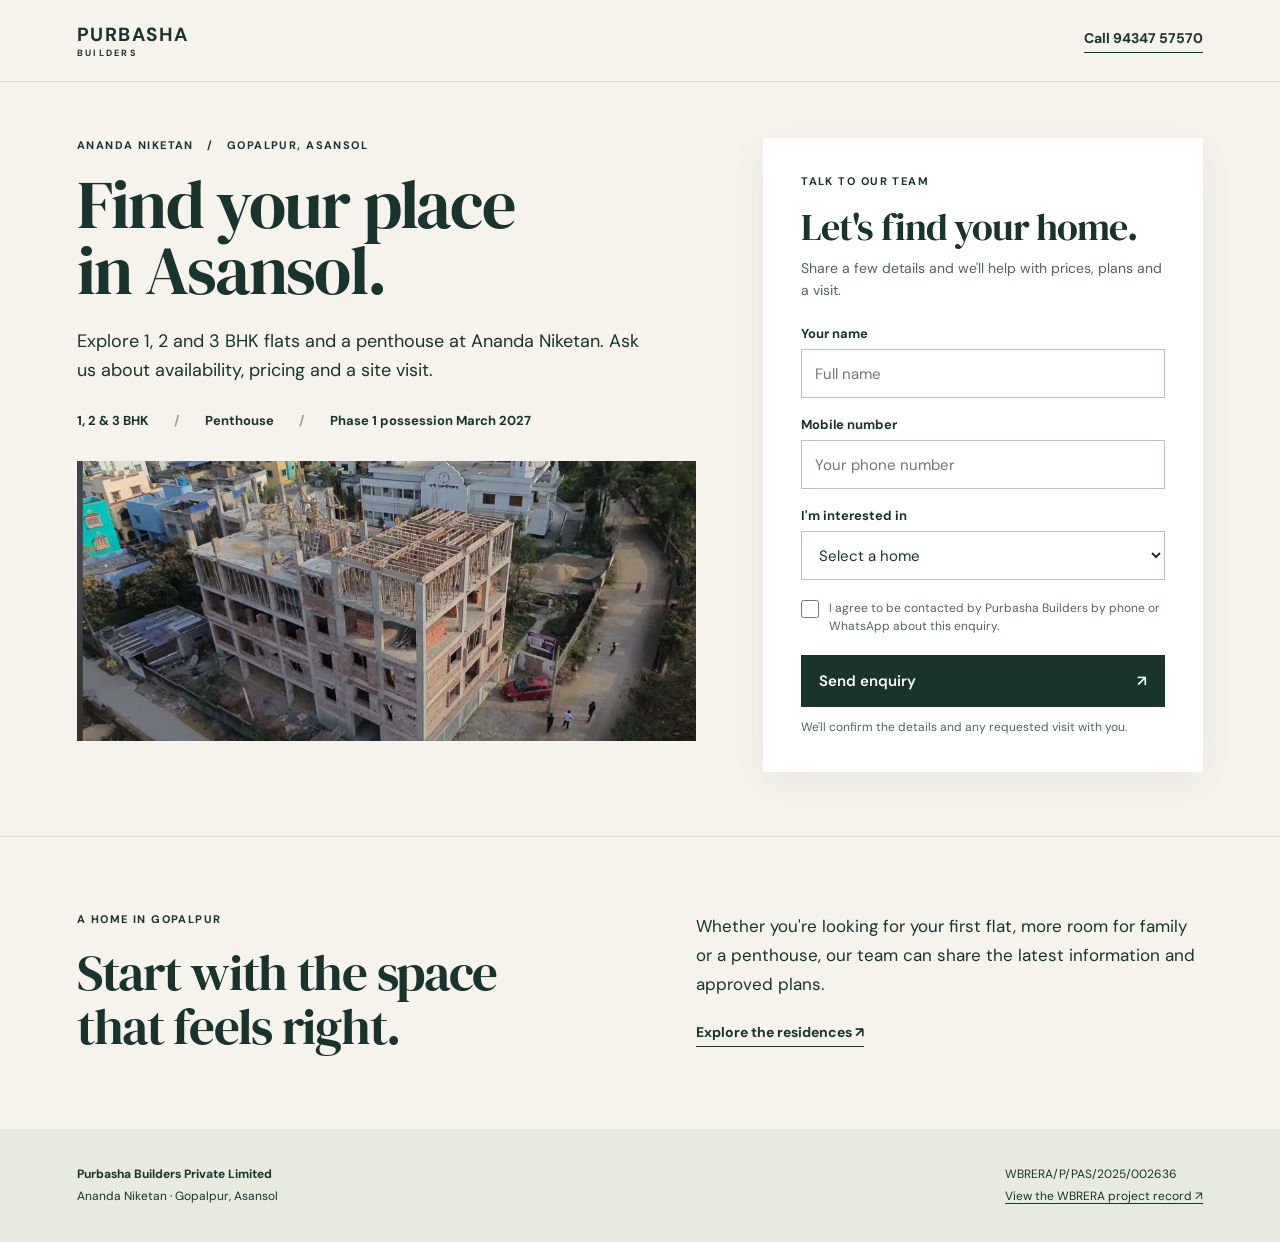
==== enquire.html @ 5e93c4ea "Add Ananda Niketan enquiry landing page" ====
<!doctype html>
<html lang="en" data-type="service">
<head>
  <meta charset="utf-8">
  <meta name="viewport" content="width=device-width, initial-scale=1">
  <meta name="page-type" content="service">
  <meta name="site-kind" content="other">
  <meta name="description" content="Enquire about 1, 2 and 3 BHK flats and the penthouse at Ananda Niketan in Gopalpur, Asansol.">
  <meta name="robots" content="noindex">
  <title>Enquire about Ananda Niketan | Purbasha Builders</title>
  <link rel="preconnect" href="https://fonts.googleapis.com">
  <link rel="preconnect" href="https://fonts.gstatic.com" crossorigin>
  <link href="https://fonts.googleapis.com/css2?family=DM+Sans:wght@400;500;600;700&family=DM+Serif+Display&display=swap" rel="stylesheet">
  <link rel="stylesheet" href="enquire.css">
  <script src="enquire.js" defer></script>
</head>
<body>
  <header class="header">
    <a class="brand" href="/" aria-label="Purbasha Builders home">PURBASHA <span>BUILDERS</span></a>
    <a class="header-link" href="tel:+919434757570">Call 94347 57570</a>
  </header>
  <main>
    <section class="hero">
      <div class="hero-copy">
        <p class="eyebrow">ANANDA NIKETAN &nbsp; / &nbsp; GOPALPUR, ASANSOL</p>
        <h1>Find your place<br>in Asansol.</h1>
        <p class="intro">Explore 1, 2 and 3 BHK flats and a penthouse at Ananda Niketan. Ask us about availability, pricing and a site visit.</p>
        <div class="details"><span>1, 2 &amp; 3 BHK</span><span>Penthouse</span><span>Phase 1 possession March 2027</span></div>
        <a class="mobile-cta" href="#enquire">Enquire now <span>↗</span></a>
        <div class="hero-image" role="img" aria-label="Ananda Niketan project exterior"></div>
      </div>
      <div class="form-panel" id="enquire">
        <p class="eyebrow">TALK TO OUR TEAM</p>
        <h2>Let's find your home.</h2>
        <p>Share a few details and we'll help with prices, plans and a visit.</p>
        <form id="enquiry-form" action="https://script.google.com/macros/s/AKfycbwksutvGu5zReRcpm3vWY3SyD7_mZWT5RE6Fl55Fq2ahoLkK3YrBsV3C1YHyUlqNjJYkA/exec" method="post" target="enquiry-response-frame">
          <label for="fullName">Your name</label>
          <input id="fullName" name="fullName" autocomplete="name" maxlength="120" required placeholder="Full name">
          <label for="mobile">Mobile number</label>
          <input id="mobile" name="mobile" type="tel" inputmode="tel" autocomplete="tel" maxlength="20" pattern="[+0-9 ()-]{10,20}" required placeholder="Your phone number">
          <label for="configuration">I'm interested in</label>
          <select id="configuration" name="configuration" required>
            <option value="" selected disabled>Select a home</option><option>1 BHK</option><option>2 BHK</option><option>3 BHK</option><option>Penthouse</option><option>Not sure</option>
          </select>
          <label class="consent"><input name="consent" type="checkbox" value="Yes" required><span>I agree to be contacted by Purbasha Builders by phone or WhatsApp about this enquiry.</span></label>
          <input class="trap" name="website" tabindex="-1" autocomplete="off" aria-hidden="true">
          <button type="submit">Send enquiry <span>↗</span></button>
          <p class="form-status" id="form-status" role="status" aria-live="polite">We'll confirm the details and any requested visit with you.</p>
        </form>
        <iframe name="enquiry-response-frame" title="Enquiry submission response" hidden></iframe>
      </div>
    </section>
    <section class="information">
      <div><p class="eyebrow">A HOME IN GOPALPUR</p><h2>Start with the space<br>that feels right.</h2></div>
      <div><p>Whether you're looking for your first flat, more room for family or a penthouse, our team can share the latest information and approved plans.</p><a href="/#residences">Explore the residences <span>↗</span></a></div>
    </section>
  </main>
  <footer><div><strong>Purbasha Builders Private Limited</strong><br>Ananda Niketan · Gopalpur, Asansol</div><div>WBRERA/P/PAS/2025/002636<br><a href="https://rera.wb.gov.in/project_details.php?procode=19325000000015">View the WBRERA project record ↗</a></div></footer>
</body>
</html>
---- enquire.css ----
:root{color-scheme:light;--ink:#19332d;--cream:#f5f3ec;--line:#d8dcd1;--accent:#b5ca9d}
*{box-sizing:border-box}
html{scroll-behavior:smooth}
body{margin:0;color:var(--ink);background:var(--cream);font-family:"DM Sans",Arial,sans-serif}
a{color:inherit}
.header{height:82px;display:flex;align-items:center;justify-content:space-between;padding:0 6%;border-bottom:1px solid var(--line)}
.brand{text-decoration:none;font-size:19px;font-weight:700;letter-spacing:.08em}.brand span{display:block;font-size:9px;letter-spacing:.25em}
.header-link{font-size:14px;font-weight:700;text-decoration:none;border-bottom:1px solid;padding-bottom:5px}
.hero{max-width:1500px;margin:auto;display:grid;grid-template-columns:minmax(0,1fr) 440px;gap:6%;padding:56px 6% 64px}
.eyebrow{font-size:11px;font-weight:700;letter-spacing:.13em;margin:0 0 20px}
h1,h2{font-family:"DM Serif Display",Georgia,serif;font-weight:400;letter-spacing:-.025em}
h1{font-size:clamp(52px,5.3vw,80px);line-height:.98;margin:0 0 22px}
.intro{font-size:18px;line-height:1.6;max-width:570px;margin:0 0 27px}
.details{display:flex;flex-wrap:wrap;gap:10px 25px;font-size:13px;font-weight:700;margin-bottom:32px}
.details span+span:before{content:"/";margin-right:25px;color:#92a397}
.hero-image{height:280px;background:url('exterior.jpg') center 48%/cover}
.form-panel{align-self:start;background:#fff;padding:36px 38px;box-shadow:0 10px 40px #19332d10}
.form-panel h2{font-size:38px;line-height:1.05;margin:0 0 10px}.form-panel>p:not(.eyebrow){font-size:14px;line-height:1.55;color:#52645d;margin:0 0 24px}
form label:not(.consent){display:block;font-size:13px;font-weight:700;margin:0 0 7px}
input:not([type=checkbox]),select{width:100%;height:49px;border:1px solid #b8c4b8;background:#fff;color:#19332d;padding:0 13px;font:inherit;font-size:15px;margin-bottom:18px;border-radius:0}
input:focus,select:focus{outline:2px solid #72966f;outline-offset:2px}
.consent{display:flex;gap:10px;font-size:12px;line-height:1.45;margin:2px 0 20px;color:#52645d}.consent input{width:18px;height:18px;flex:none;accent-color:#19332d;margin:0}
button,.mobile-cta{width:100%;display:flex;justify-content:space-between;align-items:center;border:0;background:var(--ink);color:#fff;padding:16px 18px;font:600 15px "DM Sans",sans-serif;cursor:pointer;text-decoration:none;transition:transform .2s,background .2s}button:hover,.mobile-cta:hover{transform:translateY(-2px);background:#315348}button:disabled{opacity:.6;cursor:wait}
.form-status{font-size:12px;color:#52645d;line-height:1.45;margin:12px 0 0}.trap{position:absolute!important;left:-10000px!important;width:1px!important;height:1px!important}
.mobile-cta{display:none}
.information{border-top:1px solid var(--line);padding:75px 6%;display:grid;grid-template-columns:1fr 1fr;gap:10%;max-width:1500px;margin:auto}.information h2{font-size:clamp(38px,4vw,58px);line-height:1.05;margin:0}.information p:not(.eyebrow){font-size:17px;line-height:1.7;max-width:510px;margin:0 0 22px}.information a{font-weight:700;font-size:14px;text-decoration:none;border-bottom:1px solid;padding-bottom:5px}
footer{padding:35px 6%;display:flex;justify-content:space-between;gap:25px;background:#e6eadf;font-size:12px;line-height:1.8}footer a{text-underline-offset:3px}
@media(max-width:800px){.header{height:68px}.header-link{font-size:12px}.hero{display:flex;flex-direction:column;padding:38px 6% 50px;gap:25px}.hero-copy{display:flex;flex-direction:column}.eyebrow{font-size:10px;margin-bottom:15px}h1{font-size:clamp(48px,11vw,68px)}.intro{font-size:16px}.details{gap:8px 14px;font-size:12px;margin-bottom:24px}.details span+span:before{margin-right:14px}.mobile-cta{display:flex;margin-bottom:24px}.hero-image{height:230px}.form-panel{width:100%;padding:28px 24px}.form-panel h2{font-size:34px}.information{grid-template-columns:1fr;gap:22px;padding:55px 6%}.information p:not(.eyebrow){font-size:16px}footer{flex-direction:column}}
@media(prefers-reduced-motion:reduce){html{scroll-behavior:auto}button,.mobile-cta{transition:none}}
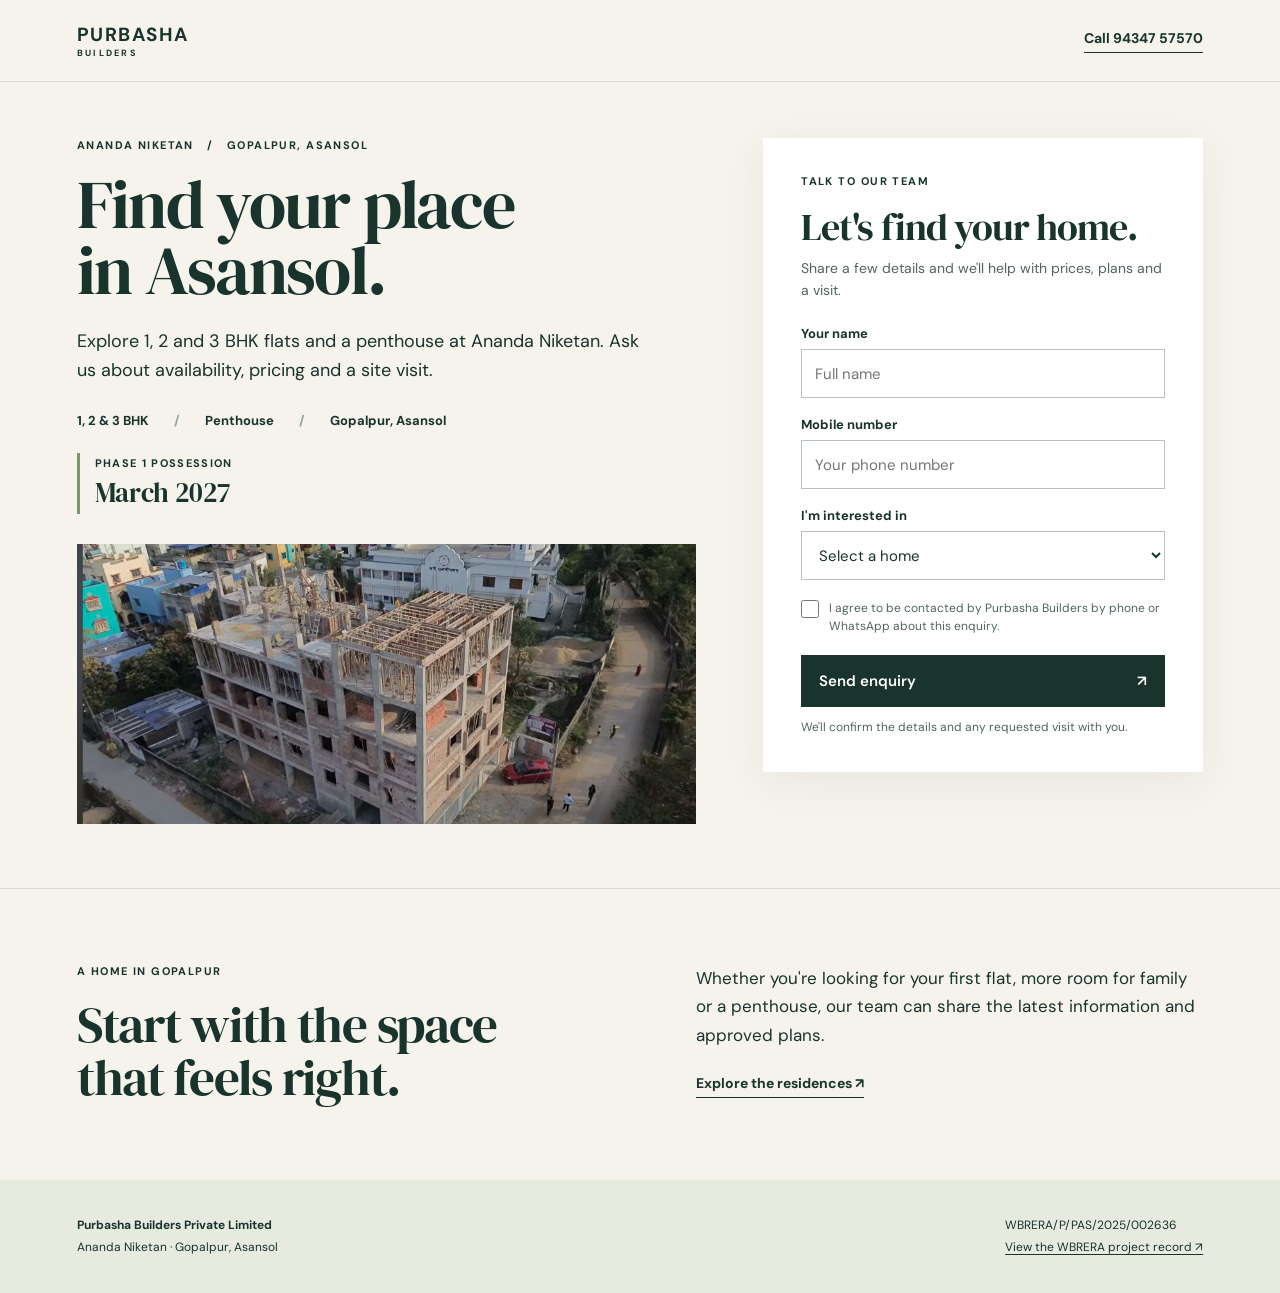
==== commit 9a792b88: "Highlight Phase 1 possession date" ====
--- a/enquire.html
+++ b/enquire.html
@@ -25,7 +25,8 @@
         <p class="eyebrow">ANANDA NIKETAN &nbsp; / &nbsp; GOPALPUR, ASANSOL</p>
         <h1>Find your place<br>in Asansol.</h1>
         <p class="intro">Explore 1, 2 and 3 BHK flats and a penthouse at Ananda Niketan. Ask us about availability, pricing and a site visit.</p>
-        <div class="details"><span>1, 2 &amp; 3 BHK</span><span>Penthouse</span><span>Phase 1 possession March 2027</span></div>
+        <div class="details"><span>1, 2 &amp; 3 BHK</span><span>Penthouse</span><span>Gopalpur, Asansol</span></div>
+        <div class="possession"><span>PHASE 1 POSSESSION</span><strong>March 2027</strong></div>
         <a class="mobile-cta" href="#enquire">Enquire now <span>↗</span></a>
         <div class="hero-image" role="img" aria-label="Ananda Niketan project exterior"></div>
       </div>
--- a/enquire.css
+++ b/enquire.css
@@ -13,6 +13,7 @@
 .intro{font-size:18px;line-height:1.6;max-width:570px;margin:0 0 27px}
 .details{display:flex;flex-wrap:wrap;gap:10px 25px;font-size:13px;font-weight:700;margin-bottom:32px}
 .details span+span:before{content:"/";margin-right:25px;color:#92a397}
+.possession{border-left:3px solid #78976f;padding:3px 0 3px 15px;margin:-8px 0 30px;display:flex;flex-direction:column;gap:4px}.possession span{font-size:11px;letter-spacing:.12em;font-weight:700}.possession strong{font-family:"DM Serif Display",Georgia,serif;font-size:27px;font-weight:400}
 .hero-image{height:280px;background:url('exterior.jpg') center 48%/cover}
 .form-panel{align-self:start;background:#fff;padding:36px 38px;box-shadow:0 10px 40px #19332d10}
 .form-panel h2{font-size:38px;line-height:1.05;margin:0 0 10px}.form-panel>p:not(.eyebrow){font-size:14px;line-height:1.55;color:#52645d;margin:0 0 24px}
